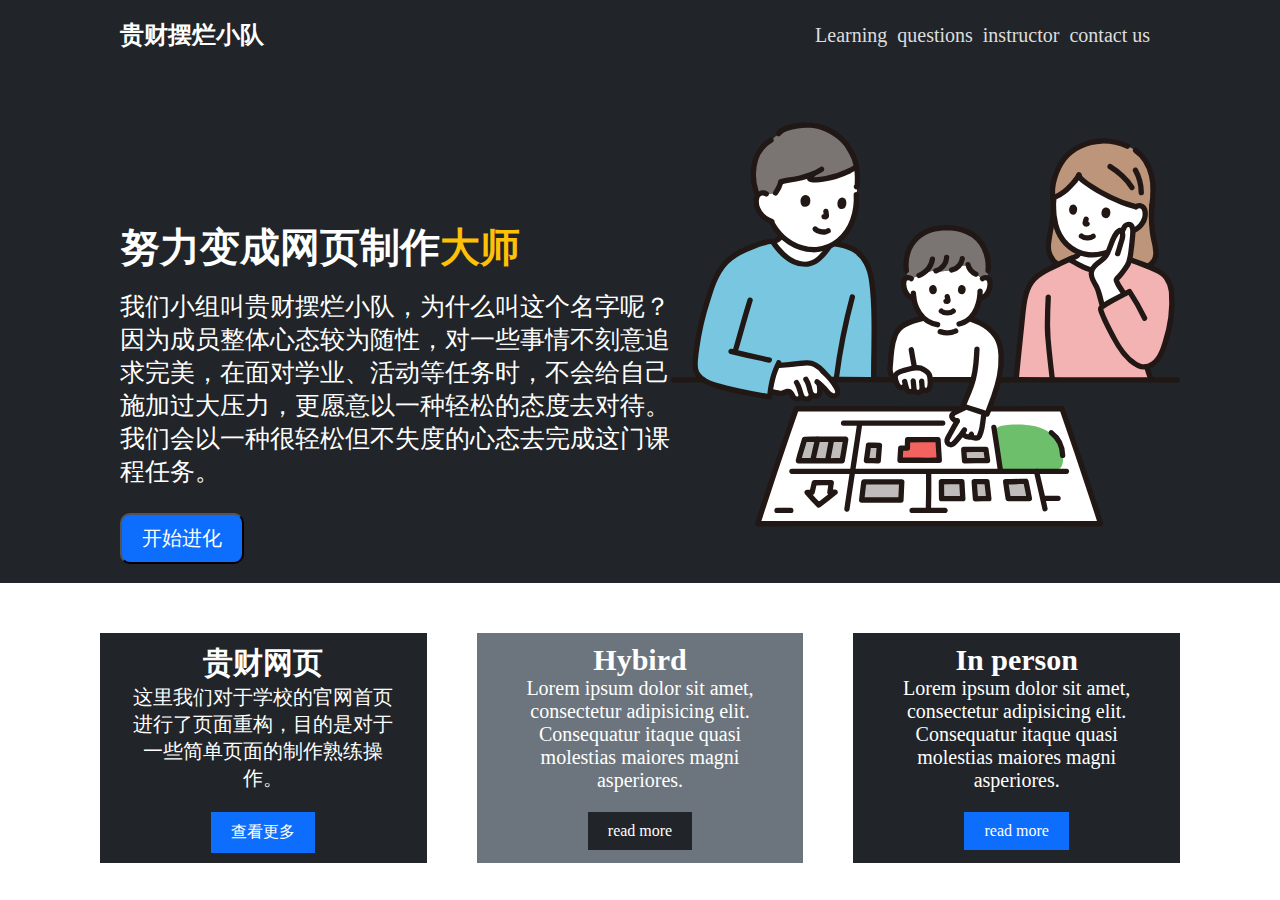
==== index.html @ 7ae064aa "Add files via upload" ====
<!DOCTYPE html>
<html lang="en">
<head>
    <meta charset="UTF-8">
    <meta http-equiv="X-UA-Compatible" content="IE=edge">
    <meta name="viewport" content="width=device-width, initial-scale=1.0">
    <title>my page</title>
    <link rel="stylesheet" href="./font_jyaaxl6r8f/iconfont.css">
    <style>
        *{
            margin: 0;
            padding: 0;
        }
        body{
            font-family: "Microsoft YaHei";
        }
        #top{
            background-color: #212529;
            width: auto;
            color:white;
            display: flex;
            line-height: 50px;
            justify-content: space-between;
            padding: 10px 120px;
        }
        #top ul{
            display: flex;
            list-style-type: none;
        }
        #top ul li{
            margin-right: 10px;
            color:#ddd;
            font-size: 20px;
        }
        #main{
            background-color: #212529;
            display: flex;
            width:100%;
        }
        #main-left{
            width:65%;
            margin-left: 120px;
            margin-top: 150px;
        }
        #main-left h2{
            color: white;
            font-size: 40px;
        }
        #main-left p{
            font-size:25px;
            color: white;
            padding: 15px 0;
        }
        #main-left span{
            color: #ffc107;
        }
        #main-left button{
            color: white;
            background-color: #0d6efd;
            padding: 10px 20px;
            font-size: 20px;
            margin-top: 10px;
            border-radius: 10px;
        }
        #main-right{
            width:60%;
            margin-right: 100px;
        }
        #three{
            display: flex;
            margin-top: 50px; 
            text-align: center;
            padding: 0 100px;
        }
        #three>div{
            padding: 10px 30px;
            width: 33.33%;
        }
        #le{
            background-color: #212529;
            margin-right: 50px;
        }
        #le span{
            color: aqua;
            font-size: 30px;
        }
        #le h2,#cen h2,#rig h2{
            font-size: 30px;
            color: white;
        }
        #le p,#cen p,#rig p{
            font-size: 20px;
            color: white;
        }
        #cen{
            background-color: #6c757d;
            margin-right: 50px;
        }
        #rig{
            background-color: #212529;
        }
        #le a,#rig a{
            text-decoration: none;
            background-color: #0d6efd;
            color: white;
            display: inline-block;
            padding: 10px 20px;
            margin-top: 20px;
        }
        #cen a{
            text-decoration: none;
            background-color: #212529;
            color: white;
            display: inline-block;
            padding: 10px 20px;
            margin-top: 20px;
        }
        @media(max-width:768px){
            #main{
                flex-direction: column;
            }
            #main-right img{
            margin-left: 100px;
            width:120%;
            }
            #top{
                flex-direction: column;
            }
            #top ul{
                margin-left: 100px;
                margin-right: 0;
                flex-direction: column;
            }
        }
        @media(max-width:840px){
            #three{
                flex-direction: column;
            }
            #three>div{
                width: auto;
            }
            #le,#cen{
                margin-right: 0;
                margin-bottom: 50px;
            }
        }
    </style>
</head>
<body>
    <div id="top">
        <h2>贵财摆烂小队</h2>
        <ul>
            <li>Learning</li>
            <li>questions</li>
            <li>instructor</li>
            <li>contact us</li>
        </ul>
    </div>
    <div id="main">
        <div id="main-left">
            <h2>努力变成网页制作<span>大师</span></h2>  
            <p>我们小组叫贵财摆烂小队，为什么叫这个名字呢？因为成员整体心态较为随性，对一些事情不刻意追求完美，在面对学业、活动等任务时，不会给自己施加过大压力，更愿意以一种轻松的态度去对待。我们会以一种很轻松但不失度的心态去完成这门课程任务。</p>
            <button>开始进化</button>
        </div>
        <div id="main-right">
            <img src="./family-confirming-evacuation-site-svgrepo-com.svg" alt="" width="100%">
        </div>
    </div>
    <div id="three">
        <div id="le">
            <span class="iconfont icon-xuexiao"></span>
            <h2>贵财网页</h2>
            <p>这里我们对于学校的官网首页进行了页面重构，目的是对于一些简单页面的制作熟练操作。</p>
            <a href="https://zqc0373.github.io/week1123/caicai.html">查看更多</a>
        </div>
        <div id="cen">
            <h2>Hybird</h2>
            <P>Lorem ipsum dolor sit amet, consectetur adipisicing elit. Consequatur itaque quasi molestias maiores magni asperiores.</P>
            <a href="#">read more</a>
        </div>
        <div id="rig">
            <h2>In person</h2>
            <p>Lorem ipsum dolor sit amet, consectetur adipisicing elit. Consequatur itaque quasi molestias maiores magni asperiores.</p>
            <a href="#">read more</a>
        </div>
    </div>
</body>
</html>
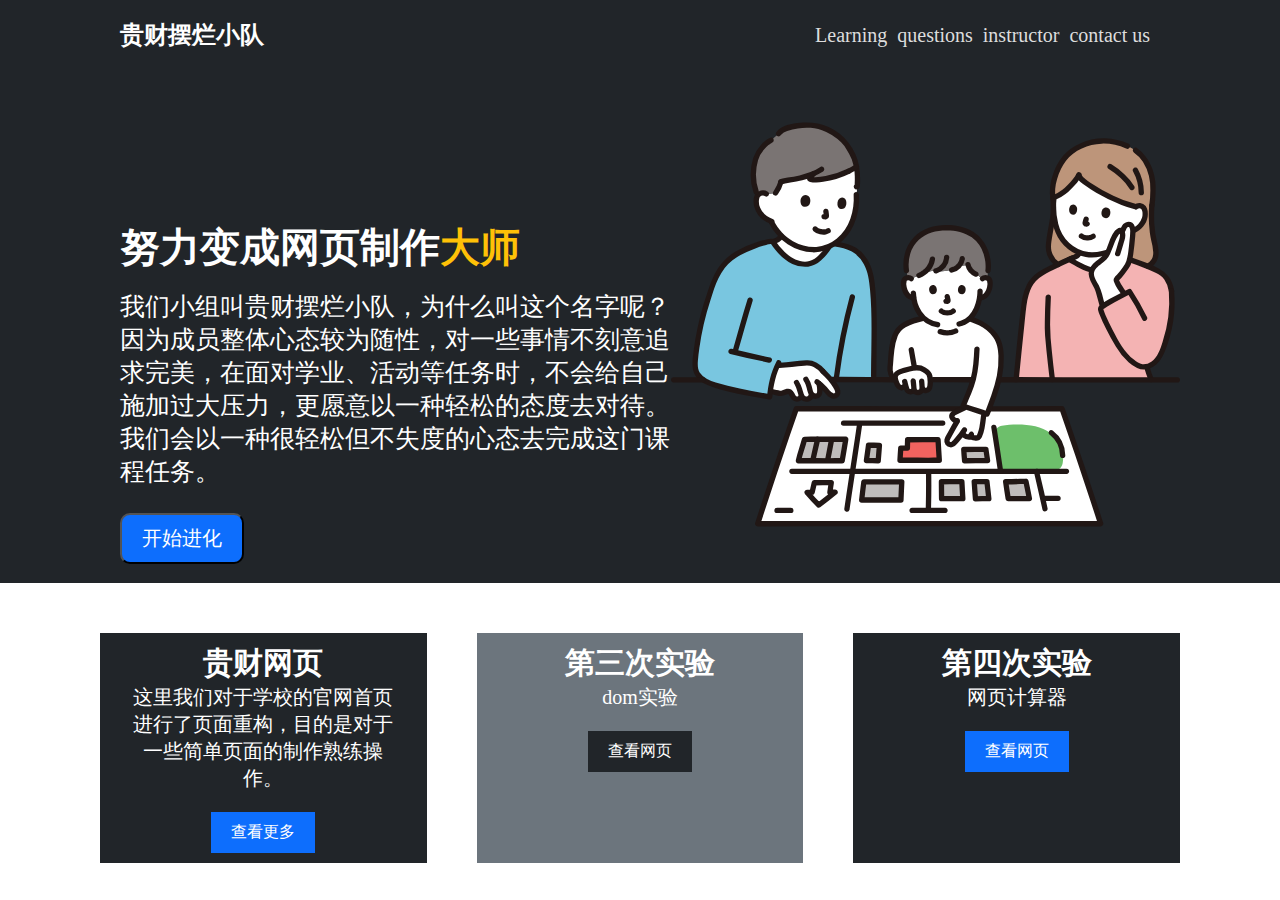
==== commit b2c759ff: "Add files via upload" ====
--- a/index.html
+++ b/index.html
@@ -174,14 +174,14 @@
             <a href="https://zqc0373.github.io/week1123/caicai.html">查看更多</a>
         </div>
         <div id="cen">
-            <h2>Hybird</h2>
-            <P>Lorem ipsum dolor sit amet, consectetur adipisicing elit. Consequatur itaque quasi molestias maiores magni asperiores.</P>
-            <a href="#">read more</a>
+            <h2>第三次实验</h2>
+            <P>dom实验</P>
+            <a href="https://zqc0373.github.io/dom/todos -plain.html">查看网页</a>
         </div>
         <div id="rig">
-            <h2>In person</h2>
-            <p>Lorem ipsum dolor sit amet, consectetur adipisicing elit. Consequatur itaque quasi molestias maiores magni asperiores.</p>
-            <a href="#">read more</a>
+            <h2>第四次实验</h2>
+            <p>网页计算器</p>
+            <a href="https://zqc0373.github.io/cal/calculator.html">查看网页</a>
         </div>
     </div>
 </body>
